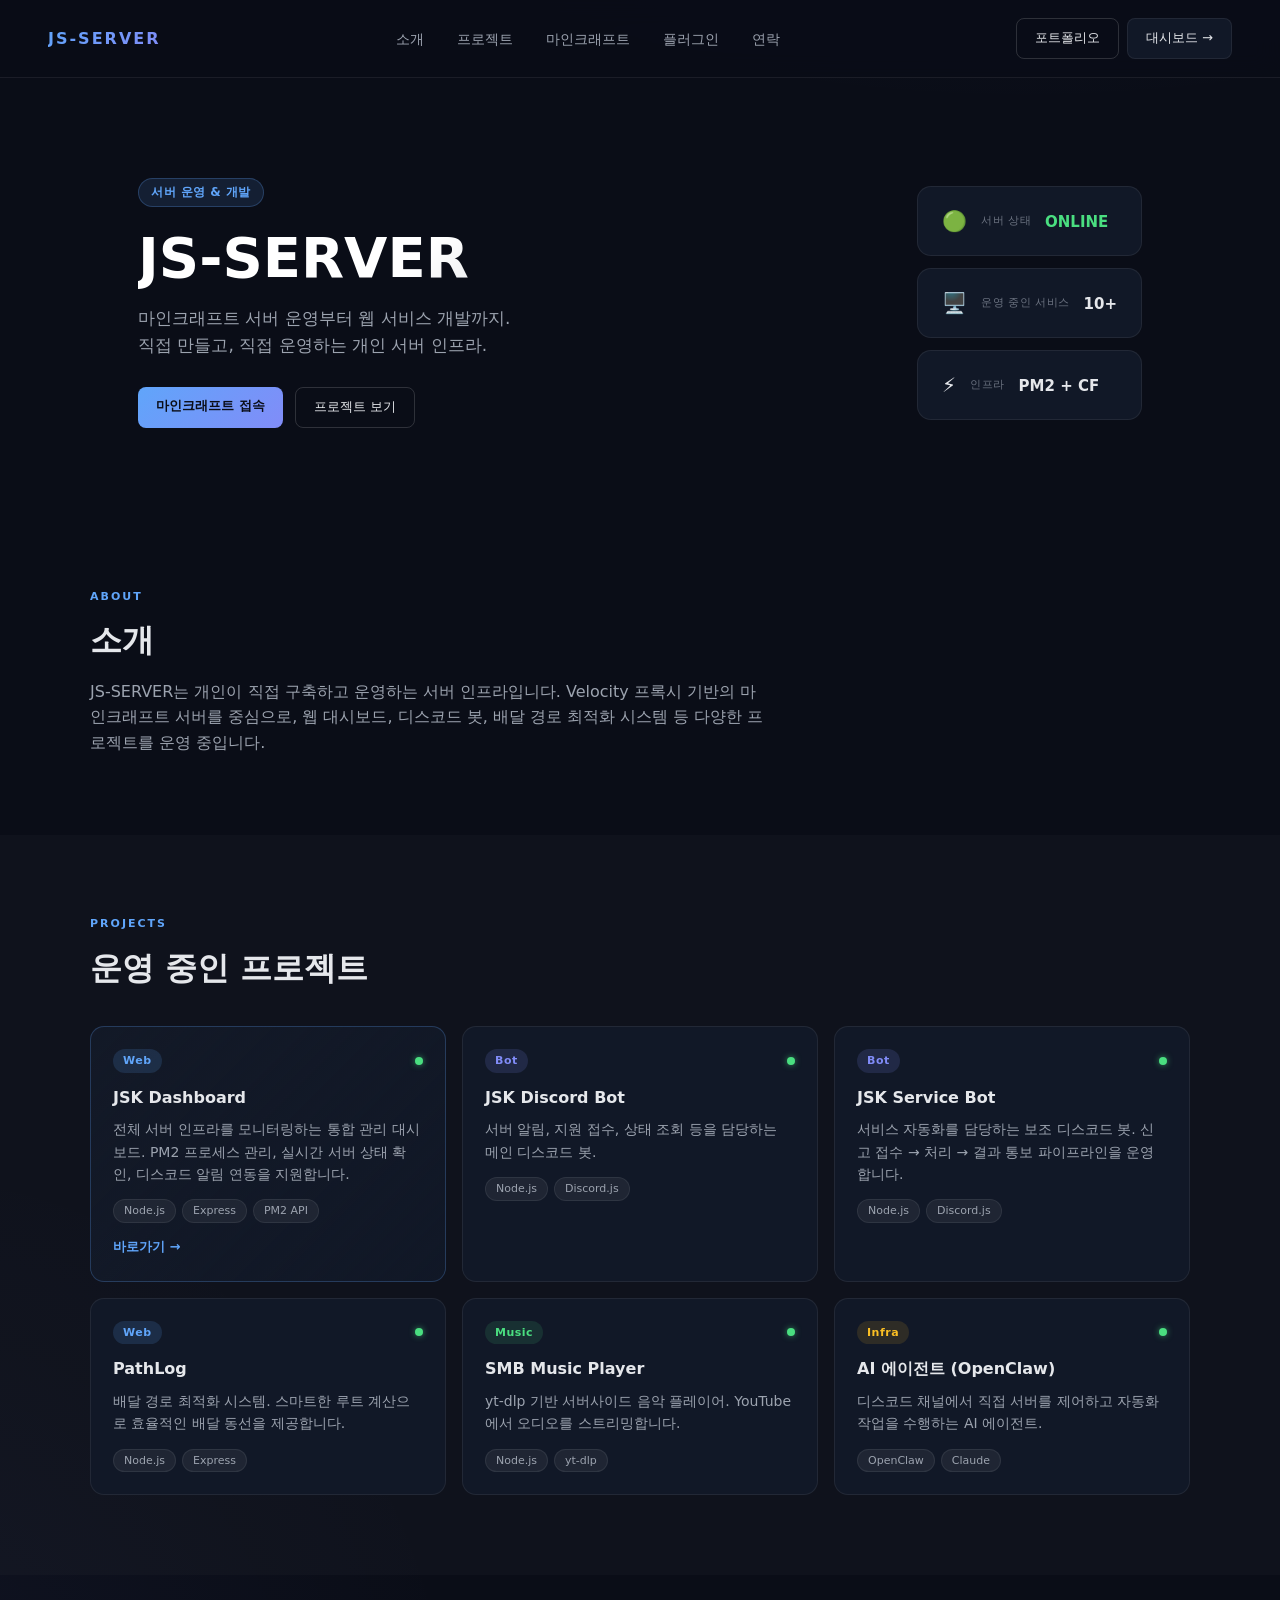
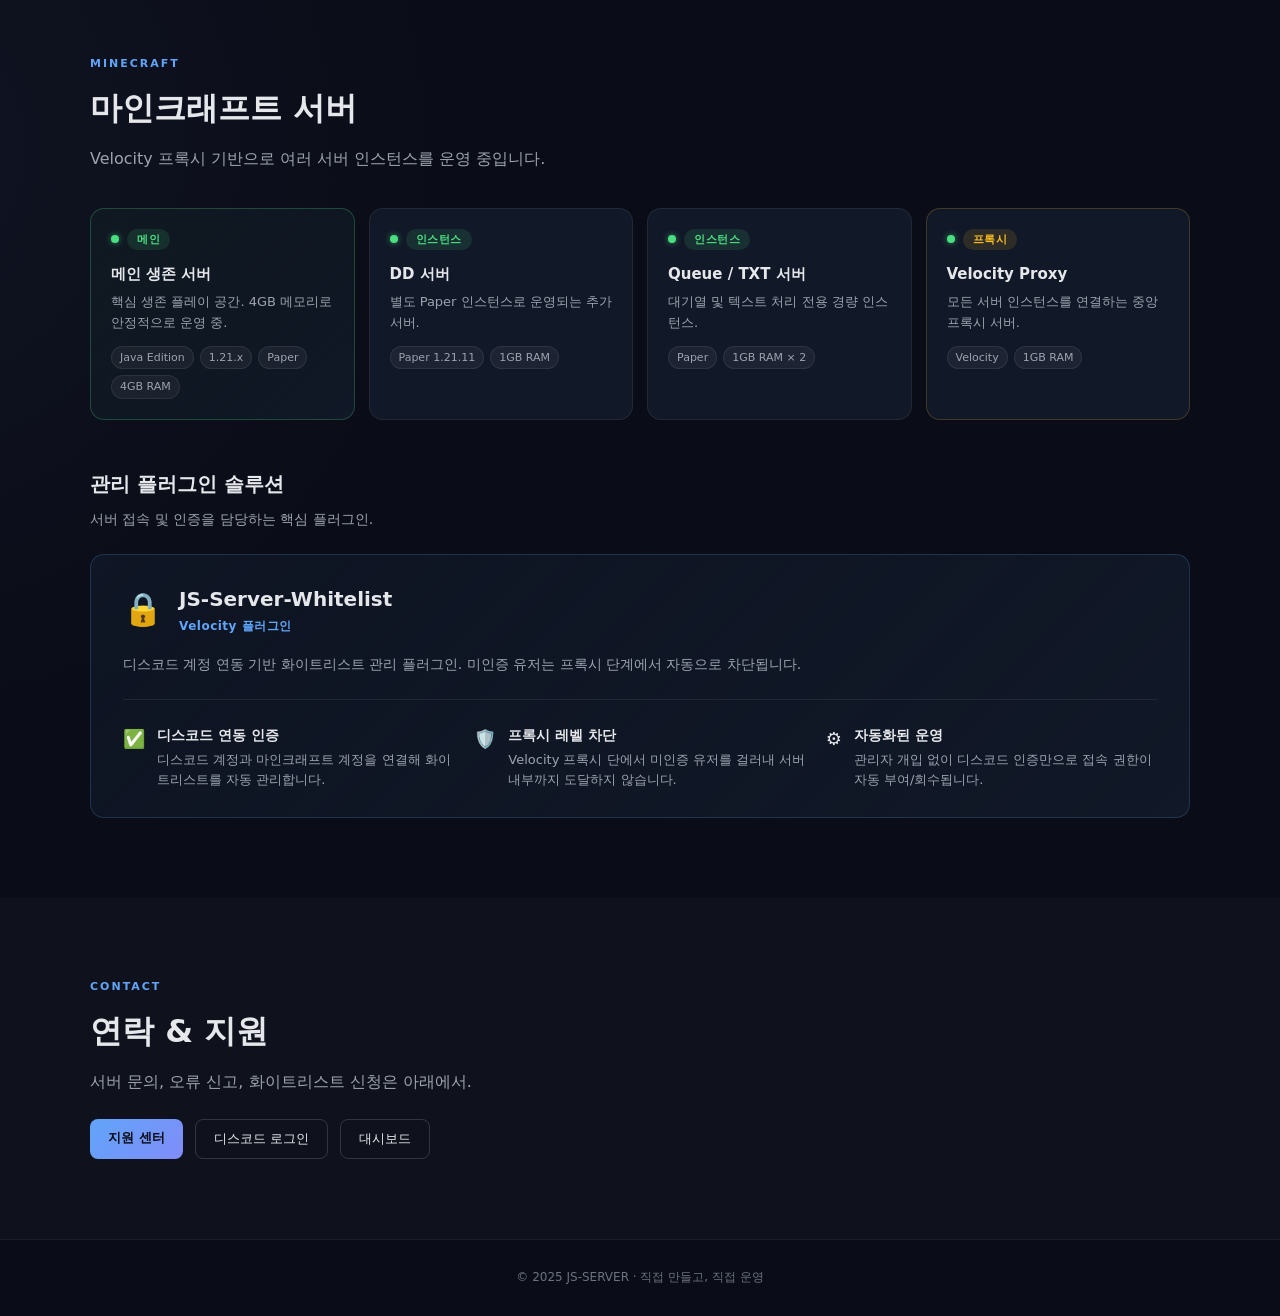
==== index.html @ c6030ae6 "Initial commit" ====
<!DOCTYPE html>
<html lang="ko">
<head>
  <meta charset="UTF-8" />
  <meta name="viewport" content="width=device-width, initial-scale=1.0" />
  <title>JS-SERVER</title>
  <link rel="stylesheet" href="styles.css?v=2" />
  <meta name="description" content="JS-SERVER — Minecraft 서버 운영 및 개발 프로젝트 포트폴리오" />
</head>
<body>

  <!-- NAV -->
  <header class="nav">
    <div class="logo">JS-SERVER</div>
    <nav>
      <a href="#about">소개</a>
      <a href="#projects">프로젝트</a>
      <a href="#minecraft">마인크래프트</a>
      <a href="#minecraft" onclick="document.querySelector('.plugin-section').scrollIntoView({behavior:'smooth'});return false;">플러그인</a>
      <a href="#contact">연락</a>
    </nav>
    <div style="display:flex;gap:8px;">
      <a class="btn ghost" href="portfolio.html">포트폴리오</a>
      <a class="btn" href="https://admin.js-server.click" target="_blank" rel="noopener">대시보드 →</a>
    </div>
  </header>

  <!-- HERO -->
  <section class="hero">
    <div class="hero-text">
      <div class="badge">서버 운영 & 개발</div>
      <h1>JS-SERVER</h1>
      <p>마인크래프트 서버 운영부터 웹 서비스 개발까지.<br/>직접 만들고, 직접 운영하는 개인 서버 인프라.</p>
      <div class="hero-actions">
        <a class="btn primary" href="#minecraft">마인크래프트 접속</a>
        <a class="btn ghost" href="#projects">프로젝트 보기</a>
      </div>
    </div>
    <div class="hero-stats">
      <div class="stat-card">
        <div class="stat-icon">🟢</div>
        <div class="stat-label">서버 상태</div>
        <div class="stat-value online">ONLINE</div>
      </div>
      <div class="stat-card">
        <div class="stat-icon">🖥️</div>
        <div class="stat-label">운영 중인 서비스</div>
        <div class="stat-value">10+</div>
      </div>
      <div class="stat-card">
        <div class="stat-icon">⚡</div>
        <div class="stat-label">인프라</div>
        <div class="stat-value">PM2 + CF</div>
      </div>
    </div>
  </section>

  <!-- ABOUT -->
  <section id="about" class="section">
    <div class="section-inner">
      <div class="section-label">ABOUT</div>
      <h2>소개</h2>
      <p>JS-SERVER는 개인이 직접 구축하고 운영하는 서버 인프라입니다. Velocity 프록시 기반의 마인크래프트 서버를 중심으로, 웹 대시보드, 디스코드 봇, 배달 경로 최적화 시스템 등 다양한 프로젝트를 운영 중입니다.</p>
    </div>
  </section>

  <!-- PROJECTS -->
  <section id="projects" class="section alt">
    <div class="section-inner">
      <div class="section-label">PROJECTS</div>
      <h2>운영 중인 프로젝트</h2>
      <div class="projects-grid">

        <div class="project-card featured">
          <div class="project-top">
            <span class="project-tag web">Web</span>
            <span class="dot online-dot"></span>
          </div>
          <h3>JSK Dashboard</h3>
          <p>전체 서버 인프라를 모니터링하는 통합 관리 대시보드. PM2 프로세스 관리, 실시간 서버 상태 확인, 디스코드 알림 연동을 지원합니다.</p>
          <div class="project-meta">
            <span class="tech">Node.js</span>
            <span class="tech">Express</span>
            <span class="tech">PM2 API</span>
          </div>
          <a class="project-link" href="https://admin.js-server.click" target="_blank" rel="noopener">바로가기 →</a>
        </div>

        <div class="project-card">
          <div class="project-top">
            <span class="project-tag bot">Bot</span>
            <span class="dot online-dot"></span>
          </div>
          <h3>JSK Discord Bot</h3>
          <p>서버 알림, 지원 접수, 상태 조회 등을 담당하는 메인 디스코드 봇.</p>
          <div class="project-meta">
            <span class="tech">Node.js</span>
            <span class="tech">Discord.js</span>
          </div>
        </div>

        <div class="project-card">
          <div class="project-top">
            <span class="project-tag bot">Bot</span>
            <span class="dot online-dot"></span>
          </div>
          <h3>JSK Service Bot</h3>
          <p>서비스 자동화를 담당하는 보조 디스코드 봇. 신고 접수 → 처리 → 결과 통보 파이프라인을 운영합니다.</p>
          <div class="project-meta">
            <span class="tech">Node.js</span>
            <span class="tech">Discord.js</span>
          </div>
        </div>

        <div class="project-card">
          <div class="project-top">
            <span class="project-tag web">Web</span>
            <span class="dot online-dot"></span>
          </div>
          <h3>PathLog</h3>
          <p>배달 경로 최적화 시스템. 스마트한 루트 계산으로 효율적인 배달 동선을 제공합니다.</p>
          <div class="project-meta">
            <span class="tech">Node.js</span>
            <span class="tech">Express</span>
          </div>
        </div>

        <div class="project-card">
          <div class="project-top">
            <span class="project-tag music">Music</span>
            <span class="dot online-dot"></span>
          </div>
          <h3>SMB Music Player</h3>
          <p>yt-dlp 기반 서버사이드 음악 플레이어. YouTube에서 오디오를 스트리밍합니다.</p>
          <div class="project-meta">
            <span class="tech">Node.js</span>
            <span class="tech">yt-dlp</span>
          </div>
        </div>

        <div class="project-card">
          <div class="project-top">
            <span class="project-tag infra">Infra</span>
            <span class="dot online-dot"></span>
          </div>
          <h3>AI 에이전트 (OpenClaw)</h3>
          <p>디스코드 채널에서 직접 서버를 제어하고 자동화 작업을 수행하는 AI 에이전트.</p>
          <div class="project-meta">
            <span class="tech">OpenClaw</span>
            <span class="tech">Claude</span>
          </div>
        </div>

      </div>
    </div>
  </section>

  <!-- MINECRAFT -->
  <section id="minecraft" class="section">
    <div class="section-inner">
      <div class="section-label">MINECRAFT</div>
      <h2>마인크래프트 서버</h2>
      <p class="section-desc">Velocity 프록시 기반으로 여러 서버 인스턴스를 운영 중입니다.</p>

      <!-- 인프라 카드 -->
      <div class="mc-grid">
        <div class="mc-card main-server">
          <div class="mc-top">
            <span class="dot online-dot"></span>
            <span class="mc-tag">메인</span>
          </div>
          <h3>메인 생존 서버</h3>
          <p>핵심 생존 플레이 공간. 4GB 메모리로 안정적으로 운영 중.</p>
          <div class="mc-specs">
            <span>Java Edition</span>
            <span>1.21.x</span>
            <span>Paper</span>
            <span>4GB RAM</span>
          </div>
        </div>

        <div class="mc-card">
          <div class="mc-top">
            <span class="dot online-dot"></span>
            <span class="mc-tag">인스턴스</span>
          </div>
          <h3>DD 서버</h3>
          <p>별도 Paper 인스턴스로 운영되는 추가 서버.</p>
          <div class="mc-specs">
            <span>Paper 1.21.11</span>
            <span>1GB RAM</span>
          </div>
        </div>

        <div class="mc-card">
          <div class="mc-top">
            <span class="dot online-dot"></span>
            <span class="mc-tag">인스턴스</span>
          </div>
          <h3>Queue / TXT 서버</h3>
          <p>대기열 및 텍스트 처리 전용 경량 인스턴스.</p>
          <div class="mc-specs">
            <span>Paper</span>
            <span>1GB RAM × 2</span>
          </div>
        </div>

        <div class="mc-card proxy">
          <div class="mc-top">
            <span class="dot online-dot"></span>
            <span class="mc-tag proxy-tag">프록시</span>
          </div>
          <h3>Velocity Proxy</h3>
          <p>모든 서버 인스턴스를 연결하는 중앙 프록시 서버.</p>
          <div class="mc-specs">
            <span>Velocity</span>
            <span>1GB RAM</span>
          </div>
        </div>
      </div>

      <!-- 관리 플러그인 -->
      <div class="plugin-section">
        <h3 class="plugin-title">관리 플러그인 솔루션</h3>
        <p class="plugin-desc">서버 접속 및 인증을 담당하는 핵심 플러그인.</p>

        <div class="plugin-detail-card">
          <div class="plugin-detail-header">
            <div class="plugin-detail-icon">🔒</div>
            <div>
              <div class="plugin-detail-name">JS-Server-Whitelist</div>
              <div class="plugin-detail-sub">Velocity 플러그인</div>
            </div>
          </div>
          <p class="plugin-detail-desc">디스코드 계정 연동 기반 화이트리스트 관리 플러그인. 미인증 유저는 프록시 단계에서 자동으로 차단됩니다.</p>
          <div class="plugin-detail-features">
            <div class="plugin-feature">
              <span class="feature-icon">✅</span>
              <div>
                <div class="feature-title">디스코드 연동 인증</div>
                <div class="feature-desc">디스코드 계정과 마인크래프트 계정을 연결해 화이트리스트를 자동 관리합니다.</div>
              </div>
            </div>
            <div class="plugin-feature">
              <span class="feature-icon">🛡️</span>
              <div>
                <div class="feature-title">프록시 레벨 차단</div>
                <div class="feature-desc">Velocity 프록시 단에서 미인증 유저를 걸러내 서버 내부까지 도달하지 않습니다.</div>
              </div>
            </div>
            <div class="plugin-feature">
              <span class="feature-icon">⚙️</span>
              <div>
                <div class="feature-title">자동화된 운영</div>
                <div class="feature-desc">관리자 개입 없이 디스코드 인증만으로 접속 권한이 자동 부여/회수됩니다.</div>
              </div>
            </div>
          </div>
        </div>
      </div>

    </div>
  </section>

  <!-- CONTACT -->
  <section id="contact" class="section alt">
    <div class="section-inner contact-inner">
      <div class="section-label">CONTACT</div>
      <h2>연락 & 지원</h2>
      <p>서버 문의, 오류 신고, 화이트리스트 신청은 아래에서.</p>
      <div class="contact-actions">
        <a class="btn primary" href="https://admin.js-server.click/support" target="_blank" rel="noopener">지원 센터</a>
        <a class="btn ghost" href="https://auth.js-server.click/auth/discord" target="_blank" rel="noopener">디스코드 로그인</a>
        <a class="btn ghost" href="https://admin.js-server.click" target="_blank" rel="noopener">대시보드</a>
      </div>
    </div>
  </section>

  <footer class="footer">
    <span>© 2025 JS-SERVER · 직접 만들고, 직접 운영</span>
  </footer>

</body>
</html>
---- styles.css ----
:root {
  --bg: #0a0d17;
  --card: #111827;
  --card2: #161e30;
  --border: rgba(255,255,255,0.07);
  --text: #e5e7eb;
  --muted: #6b7280;
  --muted2: #9ca3af;
  --accent: #60a5fa;
  --accent2: #818cf8;
  --green: #4ade80;
  --radius: 14px;
}

* { box-sizing: border-box; margin: 0; padding: 0; }

body {
  font-family: "Pretendard", "Noto Sans KR", system-ui, -apple-system, sans-serif;
  background: var(--bg);
  color: var(--text);
  line-height: 1.6;
  background-image:
    radial-gradient(ellipse 800px 400px at 80% -10%, rgba(96,165,250,0.06), transparent),
    radial-gradient(ellipse 600px 600px at -10% 60%, rgba(129,140,248,0.05), transparent);
}

/* ─── NAV ─── */
.nav {
  display: flex;
  align-items: center;
  justify-content: space-between;
  padding: 18px 48px;
  position: sticky;
  top: 0;
  z-index: 100;
  backdrop-filter: blur(12px);
  background: rgba(10, 13, 23, 0.75);
  border-bottom: 1px solid var(--border);
}
.logo {
  font-weight: 800;
  font-size: 16px;
  letter-spacing: 2px;
  background: linear-gradient(135deg, var(--accent), var(--accent2));
  -webkit-background-clip: text;
  -webkit-text-fill-color: transparent;
}
.nav nav a {
  color: var(--muted2);
  text-decoration: none;
  margin: 0 14px;
  font-size: 14px;
  transition: color 0.2s;
}
.nav nav a:hover { color: var(--text); }

/* ─── BUTTONS ─── */
.btn {
  background: var(--card);
  color: var(--text);
  padding: 9px 18px;
  border-radius: 8px;
  text-decoration: none;
  border: 1px solid var(--border);
  font-size: 13px;
  transition: border-color 0.2s, background 0.2s;
}
.btn:hover { border-color: rgba(255,255,255,0.2); }
.btn.primary {
  background: linear-gradient(135deg, var(--accent), var(--accent2));
  color: #0a0d17;
  font-weight: 700;
  border: none;
}
.btn.primary:hover { opacity: 0.9; }
.btn.ghost {
  background: transparent;
  border: 1px solid rgba(255,255,255,0.15);
}
.btn.ghost:hover { border-color: rgba(255,255,255,0.35); }

/* ─── HERO ─── */
.hero {
  display: grid;
  grid-template-columns: 1fr auto;
  align-items: center;
  gap: 60px;
  padding: 100px 48px 80px;
  max-width: 1100px;
  margin: 0 auto;
}
.badge {
  display: inline-block;
  background: rgba(96,165,250,0.12);
  color: var(--accent);
  border: 1px solid rgba(96,165,250,0.25);
  font-size: 12px;
  font-weight: 600;
  padding: 4px 12px;
  border-radius: 100px;
  margin-bottom: 20px;
  letter-spacing: 0.5px;
}
.hero h1 {
  font-size: 56px;
  font-weight: 900;
  line-height: 1.1;
  margin-bottom: 16px;
  background: linear-gradient(135deg, #fff 40%, var(--muted2));
  -webkit-background-clip: text;
  -webkit-text-fill-color: transparent;
}
.hero > .hero-text > p {
  color: var(--muted2);
  font-size: 17px;
  margin-bottom: 28px;
}
.hero-actions { display: flex; gap: 12px; flex-wrap: wrap; }

.hero-stats {
  display: flex;
  flex-direction: column;
  gap: 12px;
}
.stat-card {
  background: var(--card);
  border: 1px solid var(--border);
  border-radius: var(--radius);
  padding: 18px 24px;
  min-width: 180px;
  display: flex;
  align-items: center;
  gap: 14px;
}
.stat-icon { font-size: 20px; }
.stat-label { font-size: 11px; color: var(--muted); text-transform: uppercase; letter-spacing: 0.5px; }
.stat-value { font-size: 15px; font-weight: 700; margin-top: 2px; }
.stat-value.online { color: var(--green); }

/* ─── SECTION BASE ─── */
.section { padding: 80px 48px; }
.section.alt { background: rgba(255,255,255,0.018); }
.section-inner { max-width: 1100px; margin: 0 auto; }
.section-label {
  font-size: 11px;
  font-weight: 700;
  letter-spacing: 2px;
  color: var(--accent);
  margin-bottom: 10px;
  text-transform: uppercase;
}
.section h2 {
  font-size: 32px;
  font-weight: 800;
  margin-bottom: 12px;
}
.section-desc { color: var(--muted2); margin-bottom: 36px; }
.section > .section-inner > p { color: var(--muted2); max-width: 680px; }

/* ─── PROJECTS GRID ─── */
.projects-grid {
  display: grid;
  grid-template-columns: repeat(auto-fit, minmax(280px, 1fr));
  gap: 16px;
  margin-top: 32px;
}
.project-card {
  background: var(--card);
  border: 1px solid var(--border);
  border-radius: var(--radius);
  padding: 22px;
  transition: border-color 0.2s, transform 0.2s;
}
.project-card:hover {
  border-color: rgba(255,255,255,0.15);
  transform: translateY(-2px);
}
.project-card.featured {
  border-color: rgba(96,165,250,0.25);
  background: linear-gradient(135deg, rgba(96,165,250,0.05), var(--card));
}
.project-top {
  display: flex;
  align-items: center;
  justify-content: space-between;
  margin-bottom: 12px;
}
.project-tag {
  font-size: 11px;
  font-weight: 700;
  padding: 3px 10px;
  border-radius: 100px;
  letter-spacing: 0.5px;
}
.project-tag.web    { background: rgba(96,165,250,0.15); color: var(--accent); }
.project-tag.bot    { background: rgba(129,140,248,0.15); color: var(--accent2); }
.project-tag.infra  { background: rgba(251,191,36,0.12); color: #fbbf24; }
.project-tag.music  { background: rgba(74,222,128,0.12); color: #4ade80; }
.project-card h3 { font-size: 16px; font-weight: 700; margin-bottom: 8px; }
.project-card p { color: var(--muted2); font-size: 14px; line-height: 1.6; }
.project-meta { display: flex; gap: 6px; flex-wrap: wrap; margin-top: 14px; }
.tech {
  font-size: 11px;
  background: rgba(255,255,255,0.06);
  border: 1px solid var(--border);
  padding: 2px 10px;
  border-radius: 100px;
  color: var(--muted2);
}
.project-link {
  display: inline-block;
  margin-top: 14px;
  font-size: 13px;
  color: var(--accent);
  text-decoration: none;
  font-weight: 600;
}
.project-link:hover { text-decoration: underline; }

/* ─── STATUS DOTS ─── */
.dot { width: 8px; height: 8px; border-radius: 50%; display: inline-block; }
.online-dot {
  background: var(--green);
  box-shadow: 0 0 6px rgba(74,222,128,0.6);
  animation: pulse 2s infinite;
}
@keyframes pulse {
  0%, 100% { opacity: 1; }
  50% { opacity: 0.5; }
}

/* ─── MINECRAFT ─── */
.mc-grid {
  display: grid;
  grid-template-columns: repeat(auto-fit, minmax(240px, 1fr));
  gap: 14px;
  margin-top: 32px;
}
.mc-card {
  background: var(--card);
  border: 1px solid var(--border);
  border-radius: var(--radius);
  padding: 20px;
  transition: border-color 0.2s;
}
.mc-card:hover { border-color: rgba(255,255,255,0.15); }
.mc-card.main-server {
  border-color: rgba(74,222,128,0.25);
  background: linear-gradient(135deg, rgba(74,222,128,0.04), var(--card));
}
.mc-card.proxy { border-color: rgba(251,191,36,0.2); }
.mc-top {
  display: flex;
  align-items: center;
  gap: 8px;
  margin-bottom: 12px;
}
.mc-tag {
  font-size: 11px;
  font-weight: 700;
  padding: 2px 10px;
  border-radius: 100px;
  background: rgba(74,222,128,0.12);
  color: var(--green);
  letter-spacing: 0.5px;
}
.mc-tag.proxy-tag { background: rgba(251,191,36,0.12); color: #fbbf24; }
.mc-card h3 { font-size: 15px; font-weight: 700; margin-bottom: 6px; }
.mc-address {
  font-family: monospace;
  font-size: 13px;
  background: rgba(255,255,255,0.05);
  padding: 4px 10px;
  border-radius: 6px;
  display: inline-block;
  margin-bottom: 10px;
  color: var(--accent);
}
.mc-card p { color: var(--muted2); font-size: 13px; }
.mc-specs {
  display: flex;
  gap: 6px;
  flex-wrap: wrap;
  margin-top: 12px;
}
.mc-specs span {
  font-size: 11px;
  background: rgba(255,255,255,0.05);
  border: 1px solid var(--border);
  padding: 2px 8px;
  border-radius: 100px;
  color: var(--muted2);
}

.how-to {
  background: var(--card);
  border: 1px solid var(--border);
  border-radius: var(--radius);
  padding: 28px 32px;
  margin-top: 32px;
  max-width: 520px;
}
.how-to h3 { font-size: 16px; font-weight: 700; margin-bottom: 14px; }
.how-to ol { padding-left: 20px; color: var(--muted2); }
.how-to ol li { margin-bottom: 8px; font-size: 14px; }
code {
  font-family: monospace;
  background: rgba(255,255,255,0.08);
  padding: 2px 8px;
  border-radius: 5px;
  font-size: 13px;
  color: var(--accent);
}

/* ─── PLUGIN SECTION ─── */
.plugin-section {
  margin-top: 48px;
}
.plugin-title {
  font-size: 20px;
  font-weight: 800;
  margin-bottom: 8px;
}
.plugin-desc {
  color: var(--muted2);
  font-size: 14px;
  margin-bottom: 24px;
}

/* 상세 플러그인 카드 */
.plugin-detail-card {
  background: var(--card);
  border: 1px solid rgba(96,165,250,0.2);
  border-radius: var(--radius);
  padding: 28px 32px;
  background: linear-gradient(135deg, rgba(96,165,250,0.05), var(--card));
}
.plugin-detail-header {
  display: flex;
  align-items: center;
  gap: 16px;
  margin-bottom: 16px;
}
.plugin-detail-icon {
  font-size: 32px;
  flex-shrink: 0;
}
.plugin-detail-name {
  font-size: 20px;
  font-weight: 800;
}
.plugin-detail-sub {
  font-size: 12px;
  color: var(--accent);
  font-weight: 600;
  margin-top: 2px;
  letter-spacing: 0.5px;
}
.plugin-detail-desc {
  color: var(--muted2);
  font-size: 14px;
  line-height: 1.6;
  margin-bottom: 24px;
  padding-bottom: 24px;
  border-bottom: 1px solid var(--border);
}
.plugin-detail-features {
  display: grid;
  grid-template-columns: repeat(auto-fit, minmax(220px, 1fr));
  gap: 20px;
}
.plugin-feature {
  display: flex;
  gap: 12px;
  align-items: flex-start;
}
.feature-icon {
  font-size: 18px;
  flex-shrink: 0;
  margin-top: 1px;
}
.feature-title {
  font-size: 14px;
  font-weight: 700;
  margin-bottom: 4px;
}
.feature-desc {
  font-size: 13px;
  color: var(--muted2);
  line-height: 1.5;
}

/* ─── CONTACT ─── */
.contact-inner p { color: var(--muted2); margin-bottom: 24px; }
.contact-actions { display: flex; gap: 12px; flex-wrap: wrap; }

/* ─── FOOTER ─── */
.footer {
  padding: 28px 48px;
  border-top: 1px solid var(--border);
  color: var(--muted);
  font-size: 12px;
  text-align: center;
}

/* ─── RESPONSIVE ─── */
@media (max-width: 900px) {
  .nav { padding: 16px 24px; }
  .nav nav { display: none; }
  .hero {
    grid-template-columns: 1fr;
    padding: 60px 24px 40px;
  }
  .hero h1 { font-size: 38px; }
  .hero-stats { flex-direction: row; flex-wrap: wrap; }
  .stat-card { min-width: 140px; }
  .section { padding: 60px 24px; }
}

@media (max-width: 480px) {
  .hero h1 { font-size: 30px; }
  .projects-grid, .mc-grid { grid-template-columns: 1fr; }
}
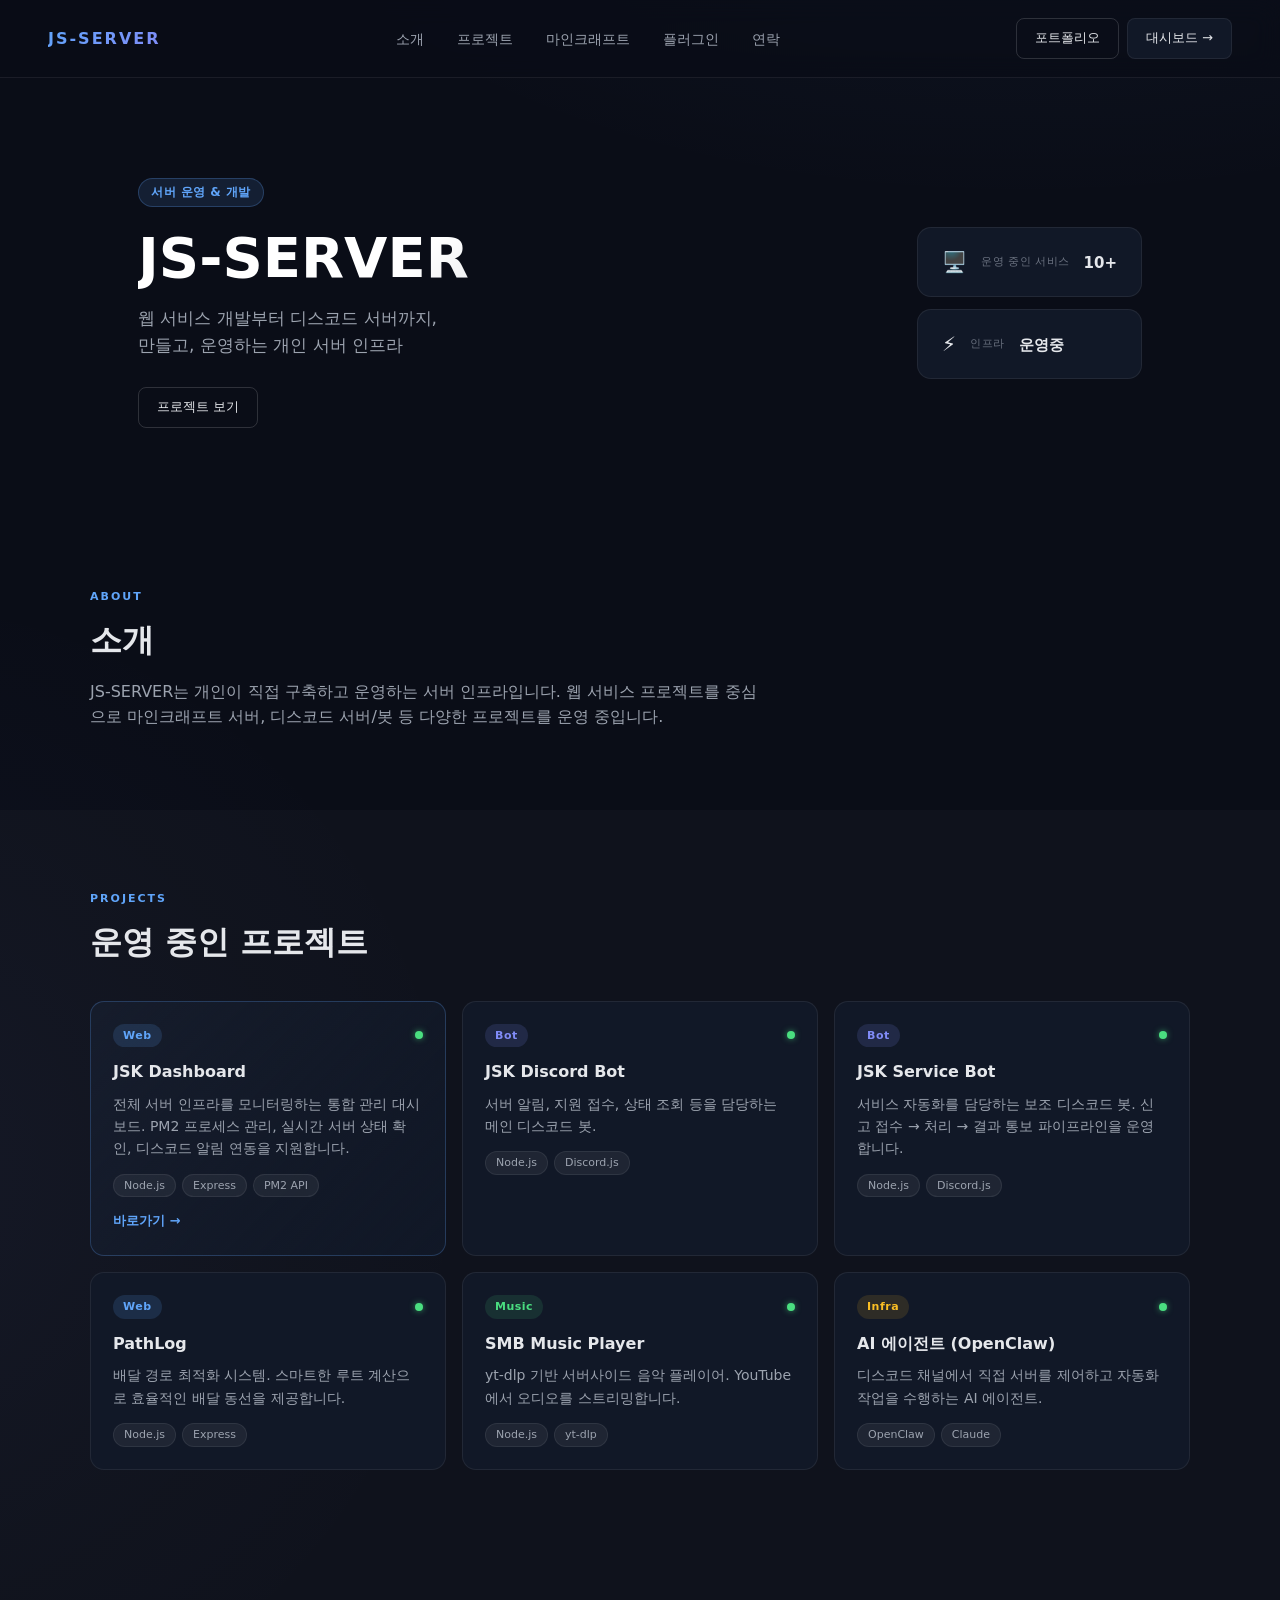
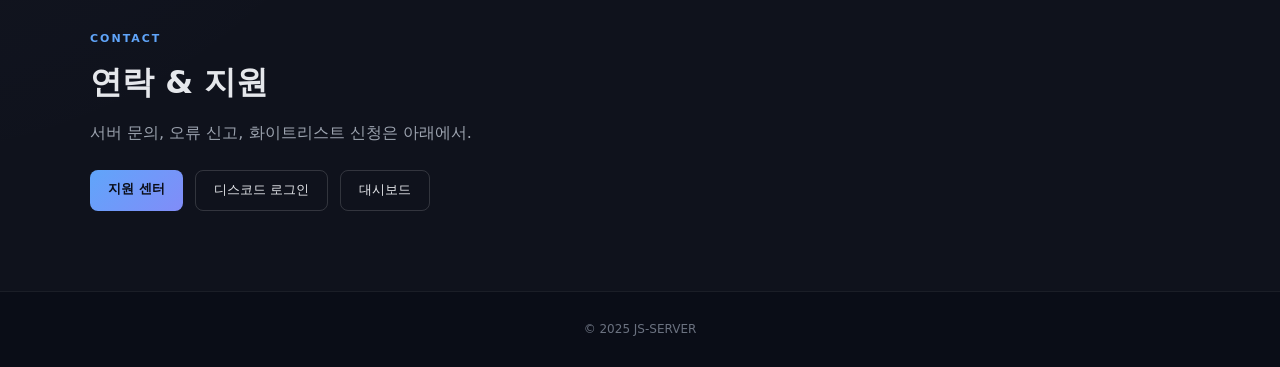
==== commit 57662601: "Update index.html" ====
--- a/index.html
+++ b/index.html
@@ -30,18 +30,18 @@
     <div class="hero-text">
       <div class="badge">서버 운영 & 개발</div>
       <h1>JS-SERVER</h1>
-      <p>마인크래프트 서버 운영부터 웹 서비스 개발까지.<br/>직접 만들고, 직접 운영하는 개인 서버 인프라.</p>
+      <p>웹 서비스 개발부터 디스코드 서버까지,<br/>만들고, 운영하는 개인 서버 인프라</p>
       <div class="hero-actions">
-        <a class="btn primary" href="#minecraft">마인크래프트 접속</a>
+      <!--   <a class="btn primary" href="#minecraft"> 접속</a> -->
         <a class="btn ghost" href="#projects">프로젝트 보기</a>
       </div>
     </div>
     <div class="hero-stats">
-      <div class="stat-card">
+   <!--   <div class="stat-card">
         <div class="stat-icon">🟢</div>
-        <div class="stat-label">서버 상태</div>
+        <div class="stat-label"> </div>
         <div class="stat-value online">ONLINE</div>
-      </div>
+      </div>  -->
       <div class="stat-card">
         <div class="stat-icon">🖥️</div>
         <div class="stat-label">운영 중인 서비스</div>
@@ -50,7 +50,7 @@
       <div class="stat-card">
         <div class="stat-icon">⚡</div>
         <div class="stat-label">인프라</div>
-        <div class="stat-value">PM2 + CF</div>
+        <div class="stat-value">운영중</div>
       </div>
     </div>
   </section>
@@ -60,7 +60,7 @@
     <div class="section-inner">
       <div class="section-label">ABOUT</div>
       <h2>소개</h2>
-      <p>JS-SERVER는 개인이 직접 구축하고 운영하는 서버 인프라입니다. Velocity 프록시 기반의 마인크래프트 서버를 중심으로, 웹 대시보드, 디스코드 봇, 배달 경로 최적화 시스템 등 다양한 프로젝트를 운영 중입니다.</p>
+      <p>JS-SERVER는 개인이 직접 구축하고 운영하는 서버 인프라입니다. 웹 서비스 프로젝트를 중심으로 마인크래프트 서버, 디스코드 서버/봇 등 다양한 프로젝트를 운영 중입니다.</p>
     </div>
   </section>
 
@@ -155,14 +155,14 @@
     </div>
   </section>
 
-  <!-- MINECRAFT -->
+  <!-- MINECRAFT 
   <section id="minecraft" class="section">
     <div class="section-inner">
       <div class="section-label">MINECRAFT</div>
       <h2>마인크래프트 서버</h2>
       <p class="section-desc">Velocity 프록시 기반으로 여러 서버 인스턴스를 운영 중입니다.</p>
 
-      <!-- 인프라 카드 -->
+      <!-- 인프라 카드 
       <div class="mc-grid">
         <div class="mc-card main-server">
           <div class="mc-top">
@@ -217,9 +217,9 @@
             <span>1GB RAM</span>
           </div>
         </div>
-      </div>
-
-      <!-- 관리 플러그인 -->
+      </div> --> 
+
+      <!-- 관리 플러그인 
       <div class="plugin-section">
         <h3 class="plugin-title">관리 플러그인 솔루션</h3>
         <p class="plugin-desc">서버 접속 및 인증을 담당하는 핵심 플러그인.</p>
@@ -277,7 +277,7 @@
   </section>
 
   <footer class="footer">
-    <span>© 2025 JS-SERVER · 직접 만들고, 직접 운영</span>
+    <span>© 2025 JS-SERVER</span>
   </footer>
 
 </body>
